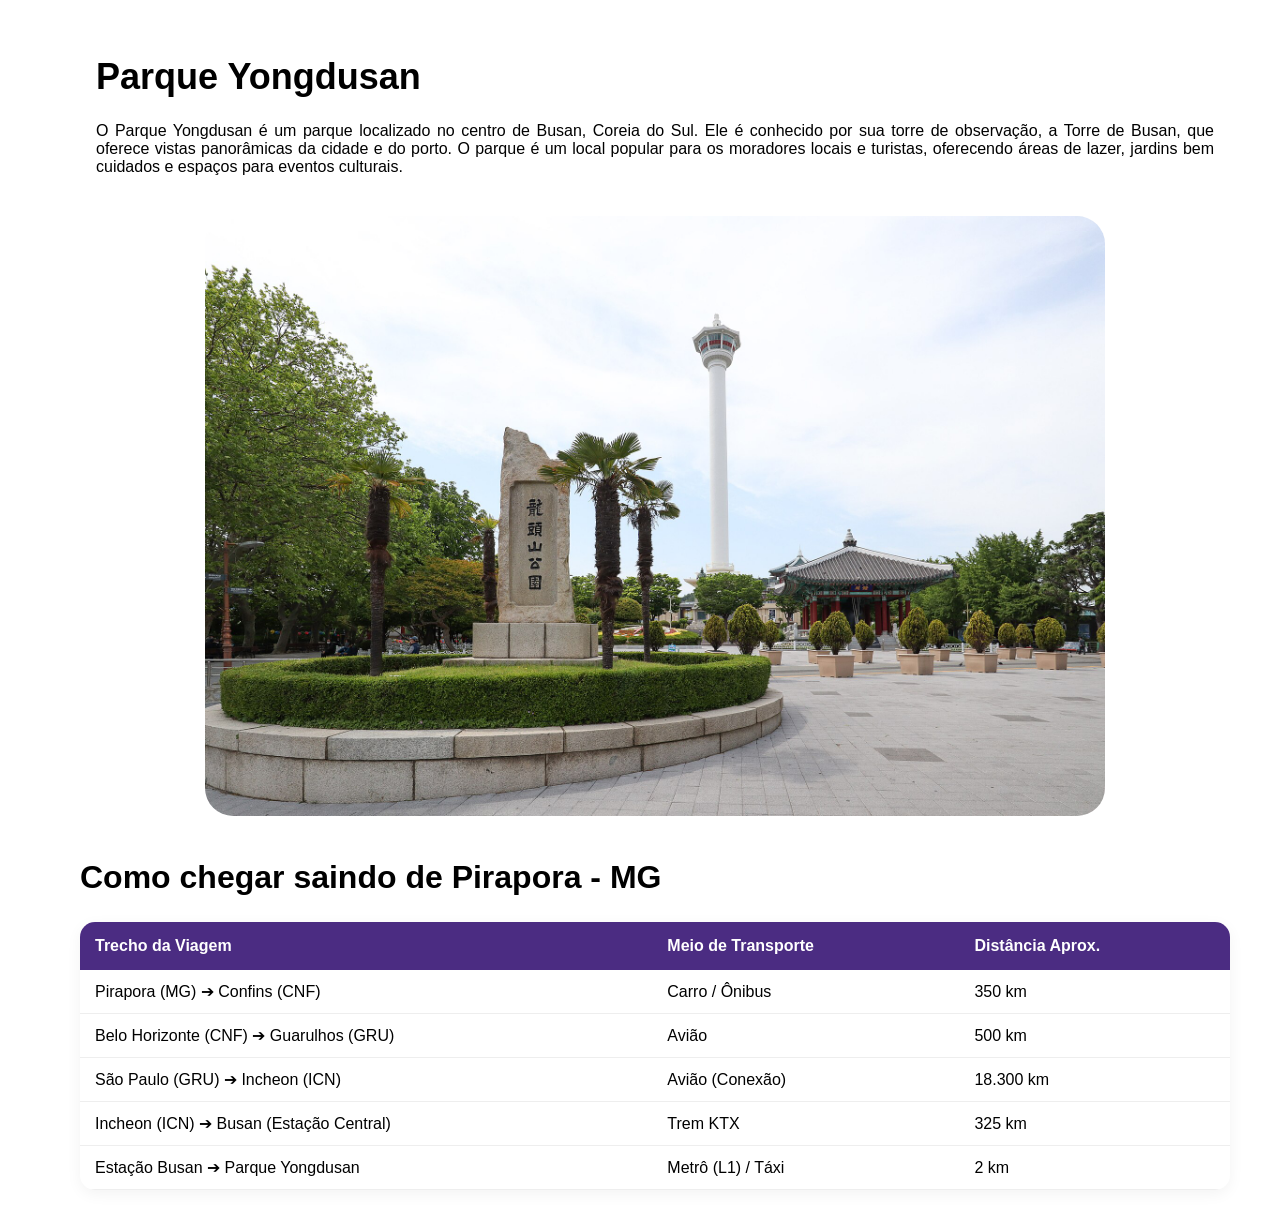
==== parque yongdusan.html @ 848e7603 "paginas dops pontos turisticos + cards" ====
<!doctype html>
<html lang="pt-Br">
  <head>
    <meta charset="UTF-8" />
    <meta name="viewport" content="width=device-width, initial-scale=1.0" />
    <title>Templo Haedong Yonggungsa</title>
    <link rel="stylesheet" href="index.css" />
  </head>
  <body>
    <div class="templo">
      <h1>Parque Yongdusan</h1>
      <p>
        O Parque Yongdusan é um parque localizado no centro de Busan, Coreia do
        Sul. Ele é conhecido por sua torre de observação, a Torre de Busan,
        que oferece vistas panorâmicas da cidade e do porto. O parque é um
        local popular para os moradores locais e turistas, oferecendo áreas de
        lazer, jardins bem cuidados e espaços para eventos culturais.
      </p>
      <img src="assets/YongdusanPark.jpg" alt="" />
    </div>

    <div>
      <h2>Como chegar saindo de Pirapora - MG</h2>

      <table class="tabela-distancias">
    <thead>
        <tr>
            <th>Trecho da Viagem</th>
            <th>Meio de Transporte</th>
            <th>Distância Aprox.</th>
        </tr>
    </thead>
    <tbody>
        <tr>
            <td>Pirapora (MG) ➔ Confins (CNF)</td>
            <td>Carro / Ônibus</td>
            <td>350 km</td>
        </tr>
        <tr>
            <td>Belo Horizonte (CNF) ➔ Guarulhos (GRU)</td>
            <td>Avião</td>
            <td>500 km</td>
        </tr>
        <tr>
            <td>São Paulo (GRU) ➔ Incheon (ICN)</td>
            <td>Avião (Conexão)</td>
            <td>18.300 km</td>
        </tr>
        <tr>
            <td>Incheon (ICN) ➔ Busan (Estação Central)</td>
            <td>Trem KTX</td>
            <td>325 km</td>
        </tr>
        <tr>
            <td>Estação Busan ➔ Parque Yongdusan </td>
            <td>Metrô (L1) / Táxi</td>
            <td>2 km</td>
        </tr>
        
    </tbody>
</table>
    </div>
  </body>
</html>
---- index.css ----
@import url(style.css);
@import url(table.css);
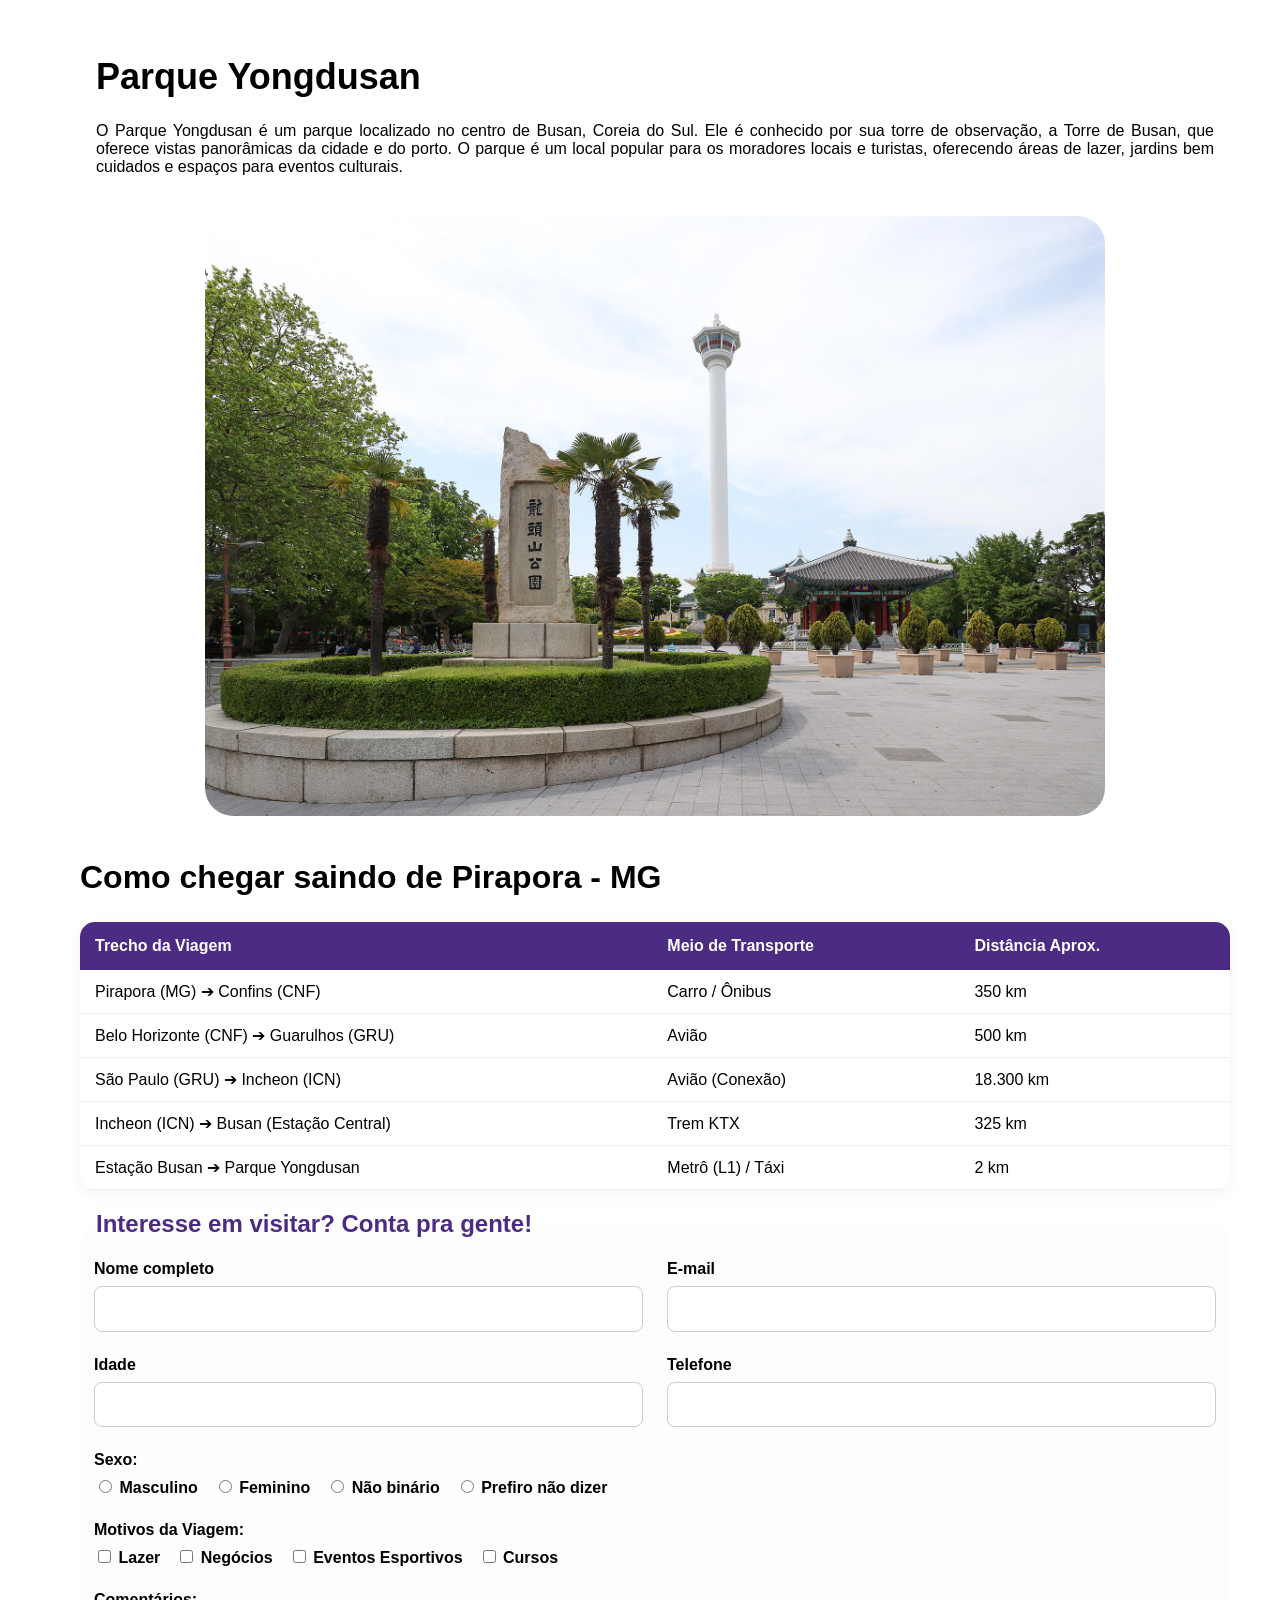
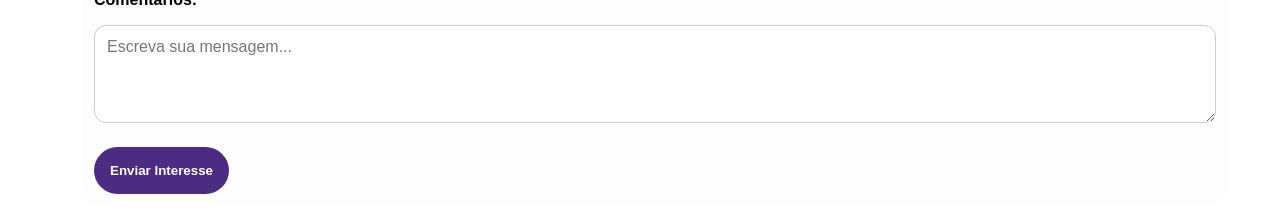
==== commit fcf122d6: "forms" ====
--- a/parque yongdusan.html
+++ b/parque yongdusan.html
@@ -4,17 +4,17 @@
     <meta charset="UTF-8" />
     <meta name="viewport" content="width=device-width, initial-scale=1.0" />
     <title>Templo Haedong Yonggungsa</title>
-    <link rel="stylesheet" href="index.css" />
+    <link rel="stylesheet" href="styles/index.css" />
   </head>
   <body>
     <div class="templo">
       <h1>Parque Yongdusan</h1>
       <p>
         O Parque Yongdusan é um parque localizado no centro de Busan, Coreia do
-        Sul. Ele é conhecido por sua torre de observação, a Torre de Busan,
-        que oferece vistas panorâmicas da cidade e do porto. O parque é um
-        local popular para os moradores locais e turistas, oferecendo áreas de
-        lazer, jardins bem cuidados e espaços para eventos culturais.
+        Sul. Ele é conhecido por sua torre de observação, a Torre de Busan, que
+        oferece vistas panorâmicas da cidade e do porto. O parque é um local
+        popular para os moradores locais e turistas, oferecendo áreas de lazer,
+        jardins bem cuidados e espaços para eventos culturais.
       </p>
       <img src="assets/YongdusanPark.jpg" alt="" />
     </div>
@@ -23,42 +23,139 @@
       <h2>Como chegar saindo de Pirapora - MG</h2>
 
       <table class="tabela-distancias">
-    <thead>
-        <tr>
+        <thead>
+          <tr>
             <th>Trecho da Viagem</th>
             <th>Meio de Transporte</th>
             <th>Distância Aprox.</th>
-        </tr>
-    </thead>
-    <tbody>
-        <tr>
+          </tr>
+        </thead>
+        <tbody>
+          <tr>
             <td>Pirapora (MG) ➔ Confins (CNF)</td>
             <td>Carro / Ônibus</td>
             <td>350 km</td>
-        </tr>
-        <tr>
+          </tr>
+          <tr>
             <td>Belo Horizonte (CNF) ➔ Guarulhos (GRU)</td>
             <td>Avião</td>
             <td>500 km</td>
-        </tr>
-        <tr>
+          </tr>
+          <tr>
             <td>São Paulo (GRU) ➔ Incheon (ICN)</td>
             <td>Avião (Conexão)</td>
             <td>18.300 km</td>
-        </tr>
-        <tr>
+          </tr>
+          <tr>
             <td>Incheon (ICN) ➔ Busan (Estação Central)</td>
             <td>Trem KTX</td>
             <td>325 km</td>
-        </tr>
-        <tr>
-            <td>Estação Busan ➔ Parque Yongdusan </td>
+          </tr>
+          <tr>
+            <td>Estação Busan ➔ Parque Yongdusan</td>
             <td>Metrô (L1) / Táxi</td>
             <td>2 km</td>
-        </tr>
-        
-    </tbody>
-</table>
+          </tr>
+        </tbody>
+      </table>
     </div>
+    <form action="" method="post" enctype="multipart/form-data">
+      <fieldset class="grid">
+        <legend>Interesse em visitar? Conta pra gente!</legend>
+
+        <div class="field-group">
+          <label for="fullname">Nome completo</label>
+          <input type="text" id="fullname" name="fullname" required />
+        </div>
+
+        <div class="field-group">
+          <label for="email">E-mail</label>
+          <input type="email" id="email" name="email" required />
+        </div>
+
+        <div class="field-group">
+          <label for="idade">Idade</label>
+          <input type="number" id="idade" name="idade" />
+        </div>
+
+        <div class="field-group">
+          <label for="telefone">Telefone</label>
+          <input type="tel" id="telefone" name="telefone" />
+        </div>
+
+        <div class="full-width">
+          <label>Sexo:</label>
+          <div class="options-group">
+            <span class="option-item">
+              <input type="radio" id="masc" name="sexo" value="masculino" />
+              <label for="masc">Masculino</label>
+            </span>
+            <span class="option-item">
+              <input type="radio" id="fem" name="sexo" value="feminino" />
+              <label for="fem">Feminino</label>
+            </span>
+            <span class="option-item">
+              <input type="radio" id="nb" name="sexo" value="nao-binario" />
+              <label for="nb">Não binário</label>
+            </span>
+            <span class="option-item">
+              <input
+                type="radio"
+                id="pref-nao"
+                name="sexo"
+                value="pref-nao-dizer"
+              />
+              <label for="pref-nao">Prefiro não dizer</label>
+            </span>
+          </div>
+        </div>
+
+        <div class="full-width">
+          <label>Motivos da Viagem:</label>
+          <div class="options-group">
+            <span class="option-item">
+              <input type="checkbox" id="lazer" name="motivo" value="lazer" />
+              <label for="lazer">Lazer</label>
+            </span>
+            <span class="option-item">
+              <input
+                type="checkbox"
+                id="negocios"
+                name="motivo"
+                value="negocios"
+              />
+              <label for="negocios">Negócios</label>
+            </span>
+            <span class="option-item">
+              <input
+                type="checkbox"
+                id="esportes"
+                name="motivo"
+                value="esportes"
+              />
+              <label for="esportes">Eventos Esportivos</label>
+            </span>
+            <span class="option-item">
+              <input type="checkbox" id="cursos" name="motivo" value="cursos" />
+              <label for="cursos">Cursos</label>
+            </span>
+          </div>
+        </div>
+
+        <div class="campo-comentario">
+          <label for="comentarios">Comentários:</label>
+          <textarea
+            id="comentarios"
+            name="comentarios"
+            rows="4"
+            placeholder="Escreva sua mensagem..."
+          ></textarea>
+        </div>
+
+        <div class="full-width">
+          <button type="submit">Enviar Interesse</button>
+        </div>
+      </fieldset>
+    </form>
   </body>
 </html>
--- a/styles/index.css
+++ b/styles/index.css
@@ -0,0 +1,3 @@
+@import url(style.css);
+@import url(table.css);
+@import url(forms.css);
